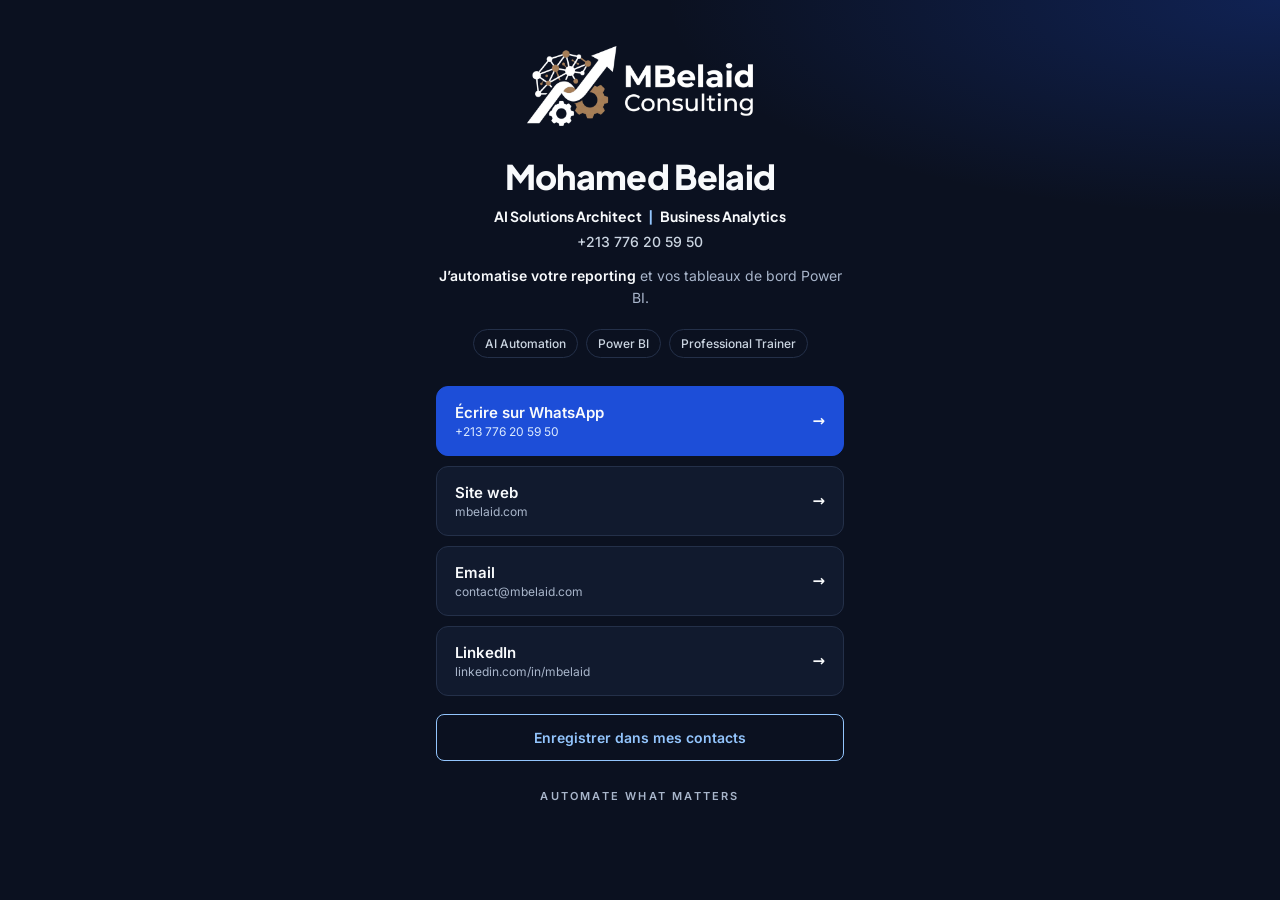
==== carte/index.html @ 18a3bf74 "Add digital business card page (/carte) Co-Authored-By: Claude Sonnet 5.5 <noreply@anthropic.com>" ====
<!doctype html>
<html lang="fr">
<head>
<meta charset="utf-8">
<meta name="robots" content="noindex">
<meta name="viewport" content="width=device-width,initial-scale=1">
<title>Mohamed Belaid · MBelaid Consulting</title>
<style>
@font-face{font-family:'Inter';font-weight:400 600;src:url([data-uri]) format('woff2')}@font-face{font-family:'Plus Jakarta Sans';font-weight:700 800;src:url([data-uri]) format('woff2')}
:root{--bg:#0B1120;--surface:#111A2E;--line:#243049;--text:#F8FAFC;--text2:#CBD5E1;--text3:#A9B6CB;--blue:#1D4ED8;--acc:#93C5FD;--font-h:"Plus Jakarta Sans","Segoe UI",system-ui,sans-serif;--font-b:Inter,"Segoe UI",system-ui,sans-serif}
*{box-sizing:border-box;margin:0}
body{background:var(--bg);color:var(--text);font-family:var(--font-b);min-height:100vh;display:flex;justify-content:center;
  background-image:radial-gradient(80% 40% at 100% 0%,rgba(29,78,216,.28),transparent 60%)}
main{width:100%;max-width:440px;padding:44px 16px 48px;text-align:center}
.logo{width:230px;max-width:70%;height:auto;display:block;margin:0 auto}
h1{font:800 34px/1.1 var(--font-h);letter-spacing:-.02em;margin-top:30px}
.role{margin-top:12px;font:700 14px var(--font-h)}
.role i{font-style:normal;color:var(--acc);padding:0 6px}
.tel{display:inline-block;margin-top:8px;color:var(--text2);font:500 14px var(--font-b);text-decoration:none}
.pitch{margin-top:14px;color:var(--text3);font-size:14px;line-height:1.55}
.pitch b{color:var(--text);font-weight:600}
.tags{display:flex;flex-wrap:wrap;gap:8px;margin-top:20px;justify-content:center}
.tags span{font:500 12px var(--font-b);border:1px solid var(--line);padding:6px 11px;border-radius:99px;color:var(--text2)}
.acts{display:grid;gap:10px;margin-top:28px;text-align:left}
a.a{display:flex;align-items:center;justify-content:space-between;background:var(--surface);border:1px solid var(--line);color:var(--text);text-decoration:none;padding:16px 18px;border-radius:12px;font:600 15px var(--font-b);min-height:52px}
a.a small{display:block;color:var(--text3);font-size:12px;font-weight:400;margin-top:2px}
a.a:hover,a.a:focus-visible{border-color:var(--acc);outline:none}
a.a.main{background:var(--blue);border-color:var(--blue)}
a.a.main small{color:#DBEAFE}
button{all:unset;cursor:pointer;display:block;text-align:center;margin-top:18px;padding:14px;width:100%;box-sizing:border-box;border:1px solid var(--acc);border-radius:8px;color:var(--acc);font:600 14px var(--font-b)}
button:focus-visible{outline:2px solid var(--acc);outline-offset:2px}
footer{margin-top:28px;color:var(--text3);font:600 11px var(--font-b);letter-spacing:.2em;text-transform:uppercase}
</style>
</head>
<body>
<main>
  <img class="logo" src="[data-uri]" alt="MBelaid Consulting">
  <h1>Mohamed Belaid</h1>
  <div class="role">AI Solutions Architect<i>|</i>Business Analytics</div>
  <a class="tel" href="tel:+213776205950">+213 776 20 59 50</a>
  <p class="pitch"><b>J’automatise votre reporting</b> et vos tableaux de bord Power BI.</p>
  <div class="tags"><span>AI Automation</span><span>Power BI</span><span>Professional Trainer</span></div>
  <div class="acts">
    <a class="a main" href="https://wa.me/213776205950"><span>Écrire sur WhatsApp<small>+213 776 20 59 50</small></span><span aria-hidden="true">→</span></a>
    <a class="a" href="https://www.mbelaid.com"><span>Site web<small>mbelaid.com</small></span><span aria-hidden="true">→</span></a>
    <a class="a" href="mailto:contact@mbelaid.com"><span>Email<small>contact@mbelaid.com</small></span><span aria-hidden="true">→</span></a>
    <a class="a" href="https://www.linkedin.com/in/mbelaid"><span>LinkedIn<small>linkedin.com/in/mbelaid</small></span><span aria-hidden="true">→</span></a>
  </div>
  <button id="vc">Enregistrer dans mes contacts</button>
  <footer>Automate what matters</footer>
</main>
<script>
document.getElementById('vc').onclick=()=>{
  const v=['BEGIN:VCARD','VERSION:3.0','N:Belaid;Mohamed;;;','FN:Mohamed Belaid','ORG:MBelaid Consulting',
    'TITLE:AI Solutions Architect | Business Analytics','TEL;TYPE=CELL:+213776205950',
    'EMAIL:contact@mbelaid.com','URL:https://www.mbelaid.com','URL:https://www.linkedin.com/in/mbelaid','END:VCARD'].join('\r\n');
  const a=document.createElement('a');a.href=URL.createObjectURL(new Blob([v],{type:'text/vcard'}));
  a.download='Mohamed-Belaid.vcf';a.click();
};
</script>
</body>
</html>
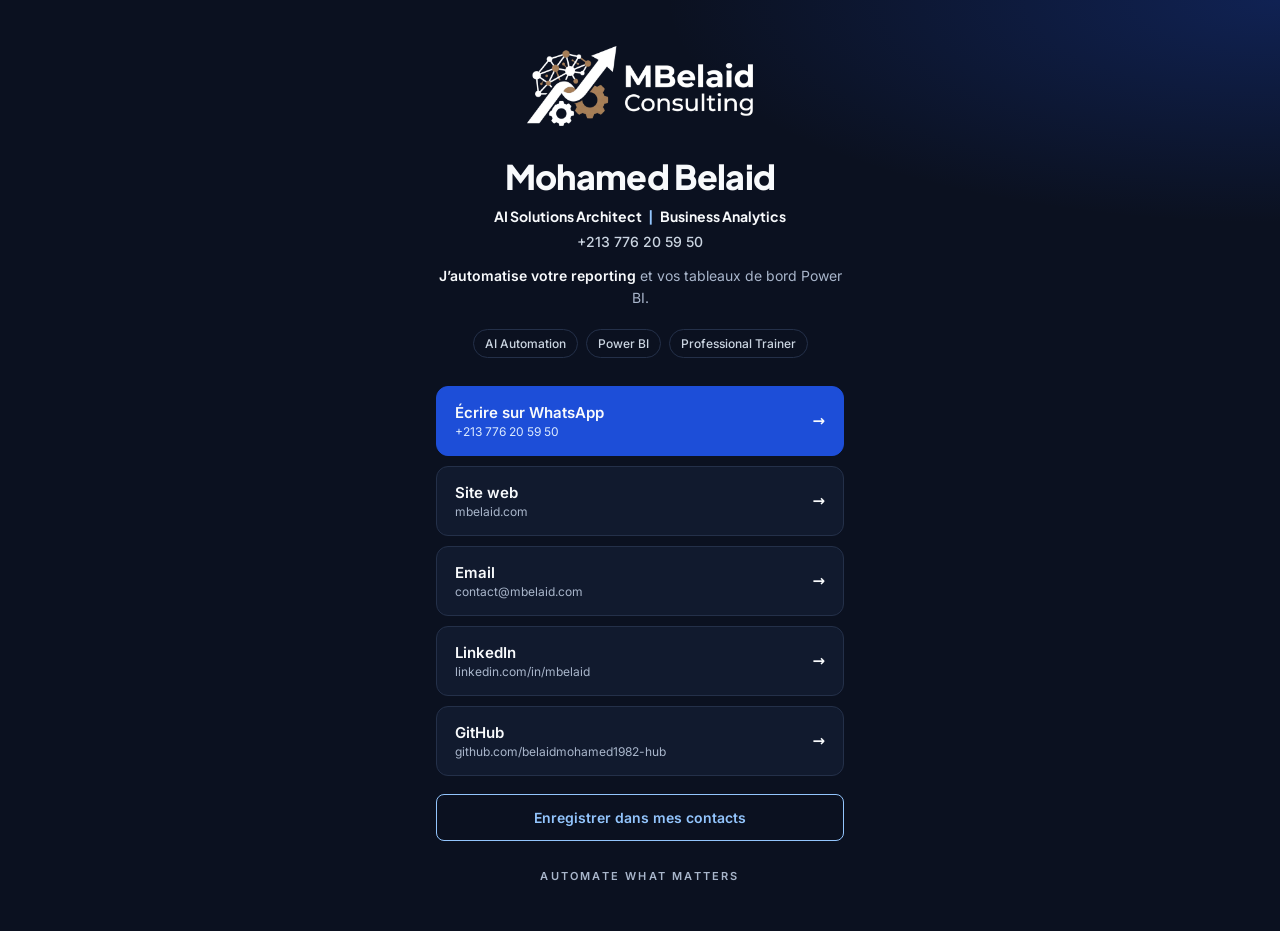
==== commit f8fa360d: "Add GitHub link to digital card Co-Authored-By: Claude Sonnet 5.5 <noreply@anthropic.com>" ====
--- a/carte/index.html
+++ b/carte/index.html
@@ -45,6 +45,7 @@
     <a class="a" href="https://www.mbelaid.com"><span>Site web<small>mbelaid.com</small></span><span aria-hidden="true">→</span></a>
     <a class="a" href="mailto:contact@mbelaid.com"><span>Email<small>contact@mbelaid.com</small></span><span aria-hidden="true">→</span></a>
     <a class="a" href="https://www.linkedin.com/in/mbelaid"><span>LinkedIn<small>linkedin.com/in/mbelaid</small></span><span aria-hidden="true">→</span></a>
+    <a class="a" href="https://github.com/belaidmohamed1982-hub"><span>GitHub<small>github.com/belaidmohamed1982-hub</small></span><span aria-hidden="true">→</span></a>
   </div>
   <button id="vc">Enregistrer dans mes contacts</button>
   <footer>Automate what matters</footer>
@@ -53,7 +54,7 @@
 document.getElementById('vc').onclick=()=>{
   const v=['BEGIN:VCARD','VERSION:3.0','N:Belaid;Mohamed;;;','FN:Mohamed Belaid','ORG:MBelaid Consulting',
     'TITLE:AI Solutions Architect | Business Analytics','TEL;TYPE=CELL:+213776205950',
-    'EMAIL:contact@mbelaid.com','URL:https://www.mbelaid.com','URL:https://www.linkedin.com/in/mbelaid','END:VCARD'].join('\r\n');
+    'EMAIL:contact@mbelaid.com','URL:https://www.mbelaid.com','URL:https://www.linkedin.com/in/mbelaid','URL:https://github.com/belaidmohamed1982-hub','END:VCARD'].join('\r\n');
   const a=document.createElement('a');a.href=URL.createObjectURL(new Blob([v],{type:'text/vcard'}));
   a.download='Mohamed-Belaid.vcf';a.click();
 };
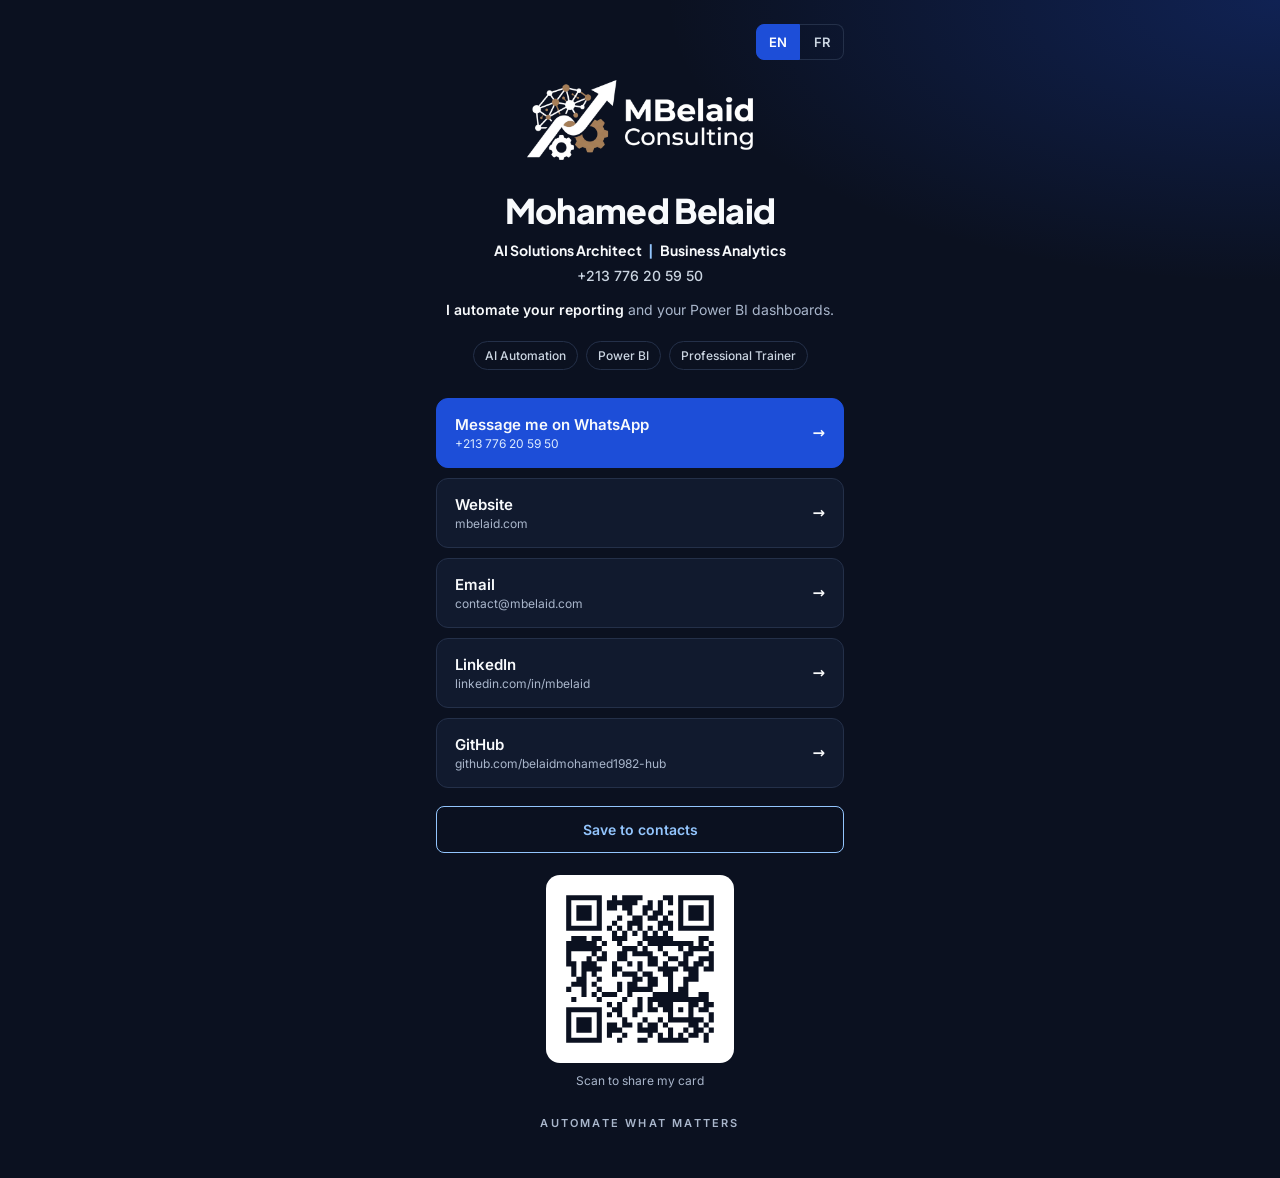
==== commit 54086963: "Carte: add QR code under save button and EN/FR language selector" ====
--- a/carte/index.html
+++ b/carte/index.html
@@ -29,26 +29,44 @@
 a.a.main small{color:#DBEAFE}
 button{all:unset;cursor:pointer;display:block;text-align:center;margin-top:18px;padding:14px;width:100%;box-sizing:border-box;border:1px solid var(--acc);border-radius:8px;color:var(--acc);font:600 14px var(--font-b)}
 button:focus-visible{outline:2px solid var(--acc);outline-offset:2px}
+.lang{display:flex;justify-content:flex-end;gap:0;margin:-20px 0 18px}
+.lang button{all:unset;box-sizing:border-box;cursor:pointer;min-width:44px;min-height:36px;display:grid;place-items:center;margin:0;padding:0 12px;border:1px solid var(--line);color:var(--text2);font:600 13px var(--font-b);background:transparent}
+.lang button:first-child{border-radius:8px 0 0 8px}
+.lang button:last-child{border-radius:0 8px 8px 0;border-left:0}
+.lang button[aria-pressed="true"]{background:var(--blue);border-color:var(--blue);color:#fff}
+.lang button:focus-visible{outline:2px solid var(--acc);outline-offset:2px}
+.qr{margin-top:22px;display:flex;flex-direction:column;align-items:center;gap:10px}
+.qr-box{background:#fff;border-radius:14px;padding:10px;line-height:0}
+.qr-svg{width:168px;height:168px;display:block}
+.qr p{color:var(--text3);font-size:12px}
 footer{margin-top:28px;color:var(--text3);font:600 11px var(--font-b);letter-spacing:.2em;text-transform:uppercase}
 </style>
 </head>
 <body>
 <main>
+  <div class="lang" role="group" aria-label="Language" data-i18n-aria="aria.lang">
+    <button type="button" data-lang="en" lang="en" aria-pressed="false">EN</button>
+    <button type="button" data-lang="fr" lang="fr" aria-pressed="false">FR</button>
+  </div>
   <img class="logo" src="[data-uri]" alt="MBelaid Consulting">
   <h1>Mohamed Belaid</h1>
   <div class="role">AI Solutions Architect<i>|</i>Business Analytics</div>
   <a class="tel" href="tel:+213776205950">+213 776 20 59 50</a>
-  <p class="pitch"><b>J’automatise votre reporting</b> et vos tableaux de bord Power BI.</p>
+  <p class="pitch" data-i18n-html="pitch"><b>J’automatise votre reporting</b> et vos tableaux de bord Power BI.</p>
   <div class="tags"><span>AI Automation</span><span>Power BI</span><span>Professional Trainer</span></div>
   <div class="acts">
-    <a class="a main" href="https://wa.me/213776205950"><span>Écrire sur WhatsApp<small>+213 776 20 59 50</small></span><span aria-hidden="true">→</span></a>
-    <a class="a" href="https://www.mbelaid.com"><span>Site web<small>mbelaid.com</small></span><span aria-hidden="true">→</span></a>
+    <a class="a main" href="https://wa.me/213776205950"><span><span data-i18n="wa">Écrire sur WhatsApp</span><small>+213 776 20 59 50</small></span><span aria-hidden="true">→</span></a>
+    <a class="a" href="https://www.mbelaid.com"><span><span data-i18n="web">Site web</span><small>mbelaid.com</small></span><span aria-hidden="true">→</span></a>
     <a class="a" href="mailto:contact@mbelaid.com"><span>Email<small>contact@mbelaid.com</small></span><span aria-hidden="true">→</span></a>
     <a class="a" href="https://www.linkedin.com/in/mbelaid"><span>LinkedIn<small>linkedin.com/in/mbelaid</small></span><span aria-hidden="true">→</span></a>
     <a class="a" href="https://github.com/belaidmohamed1982-hub"><span>GitHub<small>github.com/belaidmohamed1982-hub</small></span><span aria-hidden="true">→</span></a>
   </div>
-  <button id="vc">Enregistrer dans mes contacts</button>
-  <footer>Automate what matters</footer>
+  <button id="vc" data-i18n="save">Enregistrer dans mes contacts</button>
+  <div class="qr">
+    <div class="qr-box"><svg role="img" aria-label="QR code" data-i18n-aria="qr.alt" viewBox="0 0 33 33" class="qr-svg"><path fill="#fff" d="M0 0h33v33h-33z"/><path stroke="#0b1120" d="M2 2.5h7m2 0h1m1 0h4m4 0h2m1 0h7m-29 1h1m5 0h1m1 0h6m2 0h1m1 0h1m1 0h1m1 0h1m5 0h1m-29 1h1m1 0h3m1 0h1m1 0h2m1 0h2m2 0h2m1 0h1m3 0h1m1 0h3m1 0h1m-29 1h1m1 0h3m1 0h1m5 0h1m2 0h1m1 0h2m1 0h1m1 0h1m1 0h3m1 0h1m-29 1h1m1 0h3m1 0h1m3 0h1m2 0h2m1 0h2m1 0h1m2 0h1m1 0h3m1 0h1m-29 1h1m5 0h1m2 0h1m2 0h3m3 0h3m1 0h1m5 0h1m-29 1h7m1 0h1m1 0h1m1 0h1m1 0h1m1 0h1m1 0h1m1 0h1m1 0h7m-20 1h1m1 0h1m1 0h1m1 0h1m1 0h1m1 0h1m-19 1h3m1 0h2m2 0h3m3 0h6m5 0h2m-28 1h6m1 0h1m2 0h1m3 0h1m1 0h9m1 0h1m1 0h1m-29 1h7m4 0h3m1 0h1m2 0h1m3 0h1m1 0h4m-28 1h1m4 0h1m1 0h1m2 0h2m1 0h4m2 0h1m3 0h2m3 0h1m-29 1h1m3 0h1m1 0h2m2 0h2m4 0h2m2 0h2m1 0h1m2 0h3m-29 1h2m1 0h3m3 0h1m2 0h1m1 0h1m1 0h2m1 0h1m2 0h2m1 0h2m1 0h1m-28 1h1m1 0h4m2 0h2m3 0h1m3 0h4m1 0h3m1 0h2m-28 1h1m1 0h1m1 0h1m3 0h1m1 0h3m1 0h2m2 0h2m3 0h2m-24 1h2m2 0h1m6 0h2m1 0h2m2 0h1m2 0h3m-25 1h3m1 0h1m4 0h1m1 0h2m2 0h2m2 0h1m2 0h1m-24 1h1m2 0h1m2 0h1m3 0h1m1 0h5m3 0h1m1 0h2m-21 1h1m1 0h1m1 0h3m2 0h1m4 0h7m2 0h2m-27 1h1m4 0h1m4 0h1m2 0h1m1 0h12m-20 1h1m1 0h1m3 0h1m1 0h1m1 0h3m3 0h2m1 0h2m-29 1h7m2 0h2m2 0h2m1 0h2m1 0h2m1 0h1m1 0h1m1 0h2m-28 1h1m5 0h1m1 0h1m1 0h1m2 0h1m6 0h1m3 0h1m3 0h1m-29 1h1m1 0h3m1 0h1m4 0h1m3 0h1m2 0h1m1 0h7m1 0h1m-29 1h1m1 0h3m1 0h1m1 0h2m1 0h2m1 0h1m1 0h2m1 0h1m4 0h2m1 0h1m-28 1h1m1 0h3m1 0h1m1 0h3m3 0h4m2 0h1m2 0h1m1 0h2m1 0h1m-29 1h1m5 0h1m1 0h1m2 0h1m4 0h1m1 0h1m1 0h1m1 0h1m1 0h2m1 0h1m-28 1h7m3 0h1m3 0h2m2 0h6m3 0h1"/></svg></div>
+    <p data-i18n="qr.cap">Scanner pour partager ma carte</p>
+  </div>
+  <footer data-i18n="foot">Automate what matters</footer>
 </main>
 <script>
 document.getElementById('vc').onclick=()=>{
@@ -58,6 +76,23 @@
   const a=document.createElement('a');a.href=URL.createObjectURL(new Blob([v],{type:'text/vcard'}));
   a.download='Mohamed-Belaid.vcf';a.click();
 };
+const D={
+  en:{pitch:'<b>I automate your reporting</b> and your Power BI dashboards.',wa:'Message me on WhatsApp',web:'Website',save:'Save to contacts','qr.cap':'Scan to share my card','qr.alt':'QR code linking to this card','aria.lang':'Language',foot:'Automate what matters'},
+  fr:{pitch:'<b>J’automatise votre reporting</b> et vos tableaux de bord Power BI.',wa:'Écrire sur WhatsApp',web:'Site web',save:'Enregistrer dans mes contacts','qr.cap':'Scanner pour partager ma carte','qr.alt':'QR code vers cette carte','aria.lang':'Langue',foot:'Automatisez l’essentiel'}
+};
+const KEY='mbc-lang';
+function stored(){try{const v=localStorage.getItem(KEY);return D[v]?v:null}catch(e){return null}}
+function setLang(l,persist){
+  l=D[l]?l:'en';
+  document.documentElement.lang=l;
+  document.querySelectorAll('[data-i18n]').forEach(e=>{e.textContent=D[l][e.dataset.i18n]});
+  document.querySelectorAll('[data-i18n-html]').forEach(e=>{e.innerHTML=D[l][e.dataset.i18nHtml]});
+  document.querySelectorAll('[data-i18n-aria]').forEach(e=>{e.setAttribute('aria-label',D[l][e.dataset.i18nAria])});
+  document.querySelectorAll('.lang button').forEach(b=>b.setAttribute('aria-pressed',String(b.dataset.lang===l)));
+  if(persist){try{localStorage.setItem(KEY,l)}catch(e){}}
+}
+document.querySelectorAll('.lang button').forEach(b=>b.addEventListener('click',()=>setLang(b.dataset.lang,true)));
+setLang(stored()||((navigator.language||'').toLowerCase().startsWith('fr')?'fr':'en'),false);
 </script>
 </body>
 </html>
